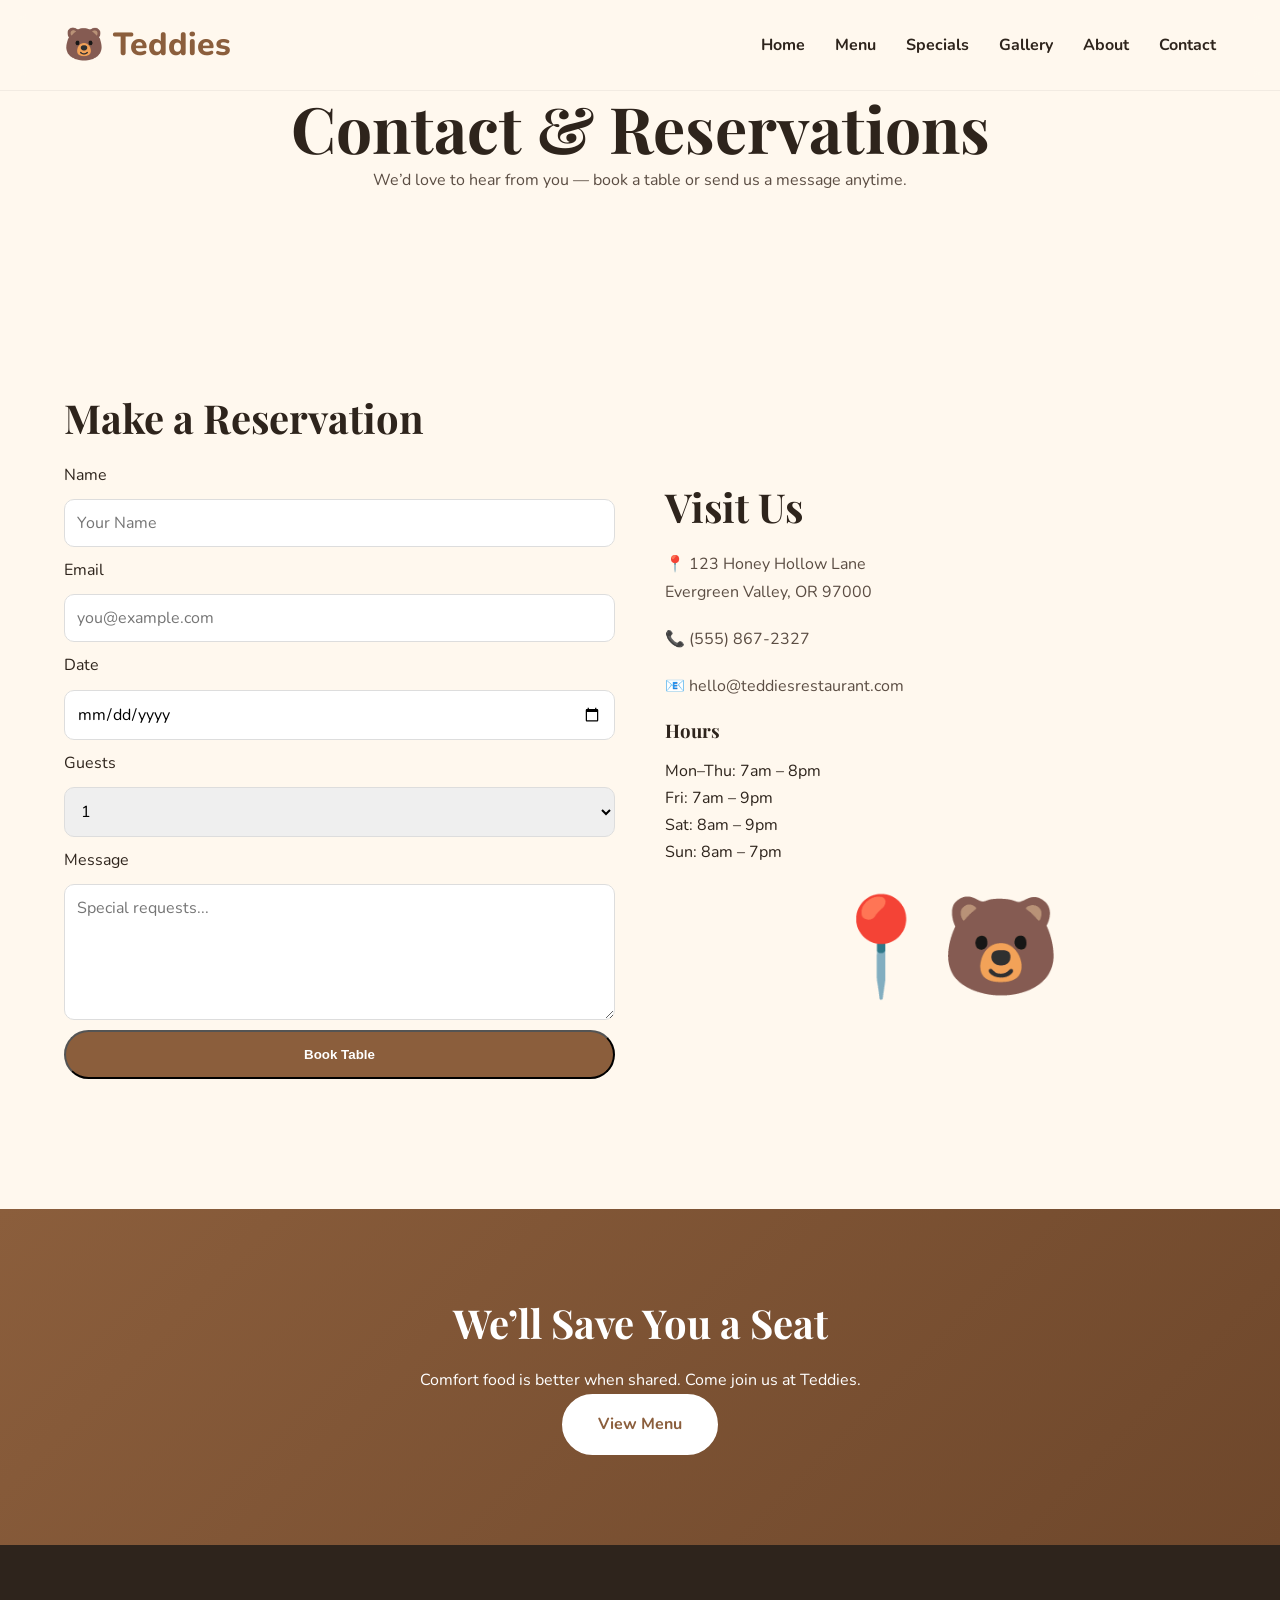
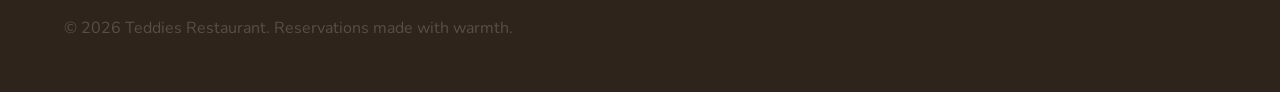
==== contact.html @ 51aa8af5 "Update contact.html" ====
<!DOCTYPE html>
<html lang="en">
<head>
    <meta name="robots" content="index, follow">
    <meta name="author" content="Teddies Restaurant">
    <meta property="og:title" content="Teddies Restaurant">
    <meta property="og:description" content="Cozy woodland family restaurant serving homemade comfort food.">
    <meta property="og:type" content="website">
    <meta name="theme-color" content="#8B5E3C">
    
    <meta charset="UTF-8">
    <meta name="viewport" content="width=device-width, initial-scale=1.0">

    <title>Contact Teddies | Reservations & Inquiries</title>

    <meta name="description" content="Contact Teddies Restaurant to make reservations, ask questions, or plan your visit to our cozy woodland lodge.">

    <link rel="stylesheet" href="css/style.css">

    <link href="https://fonts.googleapis.com/css2?family=Nunito:wght@300;400;600;700;800&family=Playfair+Display:wght@600;700&display=swap" rel="stylesheet">
</head>

<body>

<header>

<nav class="navbar">

<div class="container">

<a href="index.html" class="logo">🐻 Teddies</a>

<ul class="nav-links">

<li><a href="index.html">Home</a></li>
<li><a href="menu.html">Menu</a></li>
<li><a href="specials.html">Specials</a></li>
<li><a href="gallery.html">Gallery</a></li>
<li><a href="about.html">About</a></li>
<li><a href="contact.html">Contact</a></li>

</ul>

<button class="mobile-menu-btn">☰</button>

</div>

</nav>

</header>

<main>

<!-- HERO -->
<section class="section" style="text-align:center;">

<div class="container">

<h1>Contact & Reservations</h1>

<p>
We’d love to hear from you — book a table or send us a message anytime.
</p>

</div>

</section>

<!-- CONTACT LAYOUT -->
<section class="section">

<div class="container">

<div class="split">

<!-- FORM -->
<div>

<h2>Make a Reservation</h2>

<form id="contactForm">

<label>Name</label>
<input type="text" id="name" placeholder="Your Name" required>

<label>Email</label>
<input type="email" id="email" placeholder="you@example.com" required>

<label>Date</label>
<input type="date" id="date" required>

<label>Guests</label>
<select id="guests">
    <option>1</option>
    <option>2</option>
    <option>3</option>
    <option>4</option>
    <option>5+</option>
</select>

<label>Message</label>
<textarea id="message" rows="5" placeholder="Special requests..."></textarea>

<button type="submit" class="btn btn-primary">Book Table</button>

<p id="formMessage"></p>

</form>

</div>

<!-- INFO -->
<div>

<h2>Visit Us</h2>

<p>
📍 123 Honey Hollow Lane<br>
Evergreen Valley, OR 97000
</p>

<p>
📞 (555) 867-2327
</p>

<p>
📧 hello@teddiesrestaurant.com
</p>

<h3>Hours</h3>

<ul>
<li>Mon–Thu: 7am – 8pm</li>
<li>Fri: 7am – 9pm</li>
<li>Sat: 8am – 9pm</li>
<li>Sun: 8am – 7pm</li>
</ul>

<div class="special-image">
📍🐻
</div>

</div>

</div>

</div>

</section>

<!-- CTA -->
<section class="section cta">

<div class="container">

<h2>We’ll Save You a Seat</h2>

<p>
Comfort food is better when shared. Come join us at Teddies.
</p>

<a href="menu.html" class="btn btn-secondary">View Menu</a>

</div>

</section>

</main>

<footer>

<div class="container">

<p>© 2026 Teddies Restaurant. Reservations made with warmth.</p>

</div>

</footer>

<script src="js/script.js"></script>

</body>
</html>
---- css/style.css ----
/* ==========================================================
   TEDDIES RESTAURANT
   Main Stylesheet
   Part 1
========================================================== */

/* ---------- CSS VARIABLES ---------- */

:root{

    --primary:#8B5E3C;
    --primary-dark:#6E472B;
    --accent:#D8A55A;
    --cream:#FFF8EE;
    --light:#FCFCFC;
    --dark:#2E241C;
    --forest:#49684B;

    --shadow:0 10px 30px rgba(0,0,0,.12);
    --radius:18px;

    --transition:.3s ease;

    --max-width:1200px;

}

/* ---------- RESET ---------- */

*{
    margin:0;
    padding:0;
    box-sizing:border-box;
}

html{
    scroll-behavior:smooth;
}

body{

    font-family:"Nunito",sans-serif;

    color:var(--dark);

    background:var(--cream);

    line-height:1.7;

}

img{
    max-width:100%;
    display:block;
}

a{
    color:inherit;
    text-decoration:none;
}

ul{
    list-style:none;
}

/* ---------- UTILITIES ---------- */

.container{

    width:min(90%,var(--max-width));

    margin:auto;

}

.section{

    padding:90px 0;

}

h1,h2,h3{

    font-family:"Playfair Display",serif;

    line-height:1.2;

}

h1{

    font-size:4rem;

}

h2{

    font-size:2.5rem;

    margin-bottom:20px;

}

h3{

    margin-bottom:15px;

}

p{

    color:#5b4d43;

    margin-bottom:20px;

}

/* ---------- BUTTONS ---------- */

.btn{

display:inline-block;

padding:15px 34px;

border-radius:999px;

font-weight:700;

transition:var(--transition);

cursor:pointer;

}

.btn-primary{

background:var(--primary);

color:white;

}

.btn-primary:hover{

background:var(--primary-dark);

transform:translateY(-3px);

box-shadow:var(--shadow);

}

.btn-secondary{

background:white;

color:var(--primary);

border:2px solid white;

}

.btn-secondary:hover{

background:transparent;

color:white;

}

/* ---------- SKIP LINK ---------- */

.skip-link{

position:absolute;

left:-9999px;

top:0;

background:white;

padding:10px;

}

.skip-link:focus{

left:20px;

top:20px;

z-index:999;

}

/* ==========================================================
   NAVBAR
========================================================== */

.navbar{

position:fixed;

top:0;

width:100%;

z-index:999;

backdrop-filter:blur(12px);

background:rgba(255,248,238,.85);

border-bottom:1px solid rgba(0,0,0,.05);

}

.navbar .container{

display:flex;

justify-content:space-between;

align-items:center;

padding:18px 0;

}

.logo{

font-size:2rem;

font-weight:800;

color:var(--primary);

}

.nav-links{

display:flex;

gap:30px;

align-items:center;

}

.nav-links a{

font-weight:700;

transition:var(--transition);

position:relative;

}

.nav-links a::after{

content:"";

position:absolute;

bottom:-6px;

left:0;

height:2px;

width:0;

background:var(--accent);

transition:.3s;

}

.nav-links a:hover::after{

width:100%;

}

.mobile-menu-btn{

display:none;

font-size:2rem;

border:none;

background:none;

cursor:pointer;

color:var(--primary);

}

/* ==========================================================
   HERO
========================================================== */

.hero{

height:100vh;

display:flex;

justify-content:center;

align-items:center;

position:relative;

overflow:hidden;

background:

linear-gradient(rgba(40,30,20,.55),
rgba(40,30,20,.55)),

url("../images/hero.jpg");

background-size:cover;

background-position:center;

}

.hero-overlay{

position:absolute;

inset:0;

background:

radial-gradient(circle at top,
rgba(255,255,255,.12),
transparent 60%);

}

.hero-content{

position:relative;

z-index:2;

text-align:center;

max-width:750px;

padding:30px;

color:white;

}

.hero-content h1{

margin-bottom:20px;

font-size:4.5rem;

}

.hero-content p{

color:white;

font-size:1.2rem;

margin-bottom:40px;

}

.hero-buttons{

display:flex;

justify-content:center;

gap:20px;

flex-wrap:wrap;

}

/* ==========================================================
   INTRO
========================================================== */

.intro{

text-align:center;

}

.intro p{

max-width:800px;

margin:auto;

font-size:1.1rem;

}

/* ==========================================================
   FEATURED MENU
========================================================== */

.featured{

background:white;

}

.card-grid{

display:grid;

grid-template-columns:

repeat(auto-fit,minmax(280px,1fr));

gap:35px;

margin-top:50px;

}

.card{

background:white;

padding:35px;

border-radius:var(--radius);

box-shadow:var(--shadow);

transition:var(--transition);

text-align:center;

}

.card:hover{

transform:translateY(-10px);

}

.card-image{

font-size:4rem;

margin-bottom:25px;

}

.card h3{

color:var(--primary);

margin-bottom:15px;

}

/* ==========================================================
   SPECIAL PREVIEW SECTION
========================================================== */

.special-preview{
    background:linear-gradient(135deg,#fff, #fff7ec);
}

.split{
    display:grid;
    grid-template-columns:1fr 1fr;
    gap:50px;
    align-items:center;
}

.special-image{
    font-size:6rem;
    text-align:center;
}

/* ==========================================================
   STORY SECTION
========================================================== */

.story{
    background:white;
    text-align:center;
}

.story p{
    max-width:850px;
    margin:auto;
    font-size:1.1rem;
}

.text-link{
    color:var(--primary);
    font-weight:700;
    display:inline-block;
    margin-top:10px;
}

.text-link:hover{
    text-decoration:underline;
}

/* ==========================================================
   TESTIMONIALS
========================================================== */

.testimonials{
    background:var(--cream);
}

.testimonial-grid{
    display:grid;
    grid-template-columns:repeat(auto-fit,minmax(260px,1fr));
    gap:30px;
    margin-top:50px;
}

.testimonial{
    background:white;
    padding:30px;
    border-radius:var(--radius);
    box-shadow:var(--shadow);
    transition:var(--transition);
}

.testimonial:hover{
    transform:translateY(-5px);
}

.testimonial p{
    font-style:italic;
}

/* ==========================================================
   HOURS SECTION
========================================================== */

.hours{
    background:white;
}

.hours-grid{
    display:grid;
    grid-template-columns:repeat(auto-fit,minmax(250px,1fr));
    gap:40px;
    margin-top:40px;
}

.hours ul li{
    margin-bottom:10px;
}

/* ==========================================================
   CTA SECTION
========================================================== */

.cta{
    background:linear-gradient(135deg,var(--primary),var(--primary-dark));
    color:white;
    text-align:center;
}

.cta p{
    color:white;
    max-width:700px;
    margin:auto;
}

/* ==========================================================
   FOOTER
========================================================== */

footer{
    background:var(--dark);
    color:white;
    padding:70px 0 30px;
}

.footer-grid{
    display:grid;
    grid-template-columns:repeat(auto-fit,minmax(200px,1fr));
    gap:40px;
}

footer h3{
    color:var(--accent);
    margin-bottom:15px;
}

footer ul li{
    margin-bottom:10px;
}

footer a:hover{
    color:var(--accent);
}

.copyright{
    text-align:center;
    margin-top:50px;
    opacity:.7;
}

/* ==========================================================
   ANIMATIONS
========================================================== */

@keyframes fadeUp{
    from{
        opacity:0;
        transform:translateY(20px);
    }
    to{
        opacity:1;
        transform:translateY(0);
    }
}

.hero-content,
.section{
    animation:fadeUp .8s ease both;
}

/* ==========================================================
   MOBILE RESPONSIVE
========================================================== */

@media (max-width: 900px){

    h1{
        font-size:3rem;
    }

    .hero-content h1{
        font-size:3rem;
    }

    .split{
        grid-template-columns:1fr;
        text-align:center;
    }

    .nav-links{
        display:none;
        position:absolute;
        top:70px;
        right:20px;
        background:white;
        flex-direction:column;
        padding:20px;
        box-shadow:var(--shadow);
        border-radius:12px;
    }

    .nav-links.active{
        display:flex;
    }

    .mobile-menu-btn{
        display:block;
    }
}

/* ==========================================================
   MENU PAGE
========================================================== */

.menu-filters{
    display:flex;
    gap:15px;
    flex-wrap:wrap;
    margin:30px 0;
    justify-content:center;
}

.menu-grid{
    display:grid;
    grid-template-columns:repeat(auto-fit,minmax(260px,1fr));
    gap:25px;
}

.menu-item{
    background:white;
    padding:25px;
    border-radius:var(--radius);
    box-shadow:var(--shadow);
    transition:var(--transition);
}

.menu-item:hover{
    transform:translateY(-5px);
}

.menu-item h3{
    color:var(--primary);
    margin-bottom:10px;
}

.menu-item span{
    display:inline-block;
    margin-top:10px;
    font-weight:800;
    color:var(--forest);
}

/* ==========================================================
   SPECIALS PAGE
========================================================== */

.special-image{
    font-size:6rem;
    text-align:center;
}

.cta{
    text-align:center;
}

/* ==========================================================
   ABOUT PAGE
========================================================== */

.split{
    display:grid;
    grid-template-columns:1fr 1fr;
    gap:50px;
    align-items:center;
}

@media (max-width:900px){
    .split{
        grid-template-columns:1fr;
        text-align:center;
    }
}

/* ==========================================================
   CONTACT PAGE
========================================================== */

form{
    display:flex;
    flex-direction:column;
    gap:10px;
    margin-top:20px;
}

input, textarea, select{
    padding:12px;
    border-radius:10px;
    border:1px solid #ddd;
    font-family:inherit;
    font-size:1rem;
    outline:none;
}

input:focus, textarea:focus, select:focus{
    border-color:var(--primary);
    box-shadow:0 0 0 3px rgba(139,94,60,.15);
}

#formMessage{
    margin-top:10px;
    font-weight:600;
    color:var(--forest);
}

/* ==========================================================
   GALLERY PAGE
========================================================== */

.gallery-grid{
    display:grid;
    grid-template-columns:repeat(auto-fit,minmax(220px,1fr));
    gap:15px;
}

.gallery-item{
    overflow:hidden;
    border-radius:15px;
    cursor:pointer;
    box-shadow:var(--shadow);
    transition:var(--transition);
}

.gallery-item img{
    width:100%;
    height:100%;
    object-fit:cover;
    display:block;
    transition:transform .4s ease;
}

.gallery-item:hover img{
    transform:scale(1.08);
}

/* LIGHTBOX */

.lightbox{
    position:fixed;
    inset:0;
    background:rgba(0,0,0,.85);
    display:none;
    justify-content:center;
    align-items:center;
    z-index:9999;
    padding:20px;
}

.lightbox img{
    max-width:90%;
    max-height:80%;
    border-radius:10px;
}

.navbar.scrolled{
    box-shadow:0 8px 20px rgba(0,0,0,0.1);
    background:rgba(255,248,238,0.95);
}

.reveal{
    opacity:0;
    transform:translateY(20px);
    transition:all .6s ease;
}

.reveal.visible{
    opacity:1;
    transform:translateY(0);
}
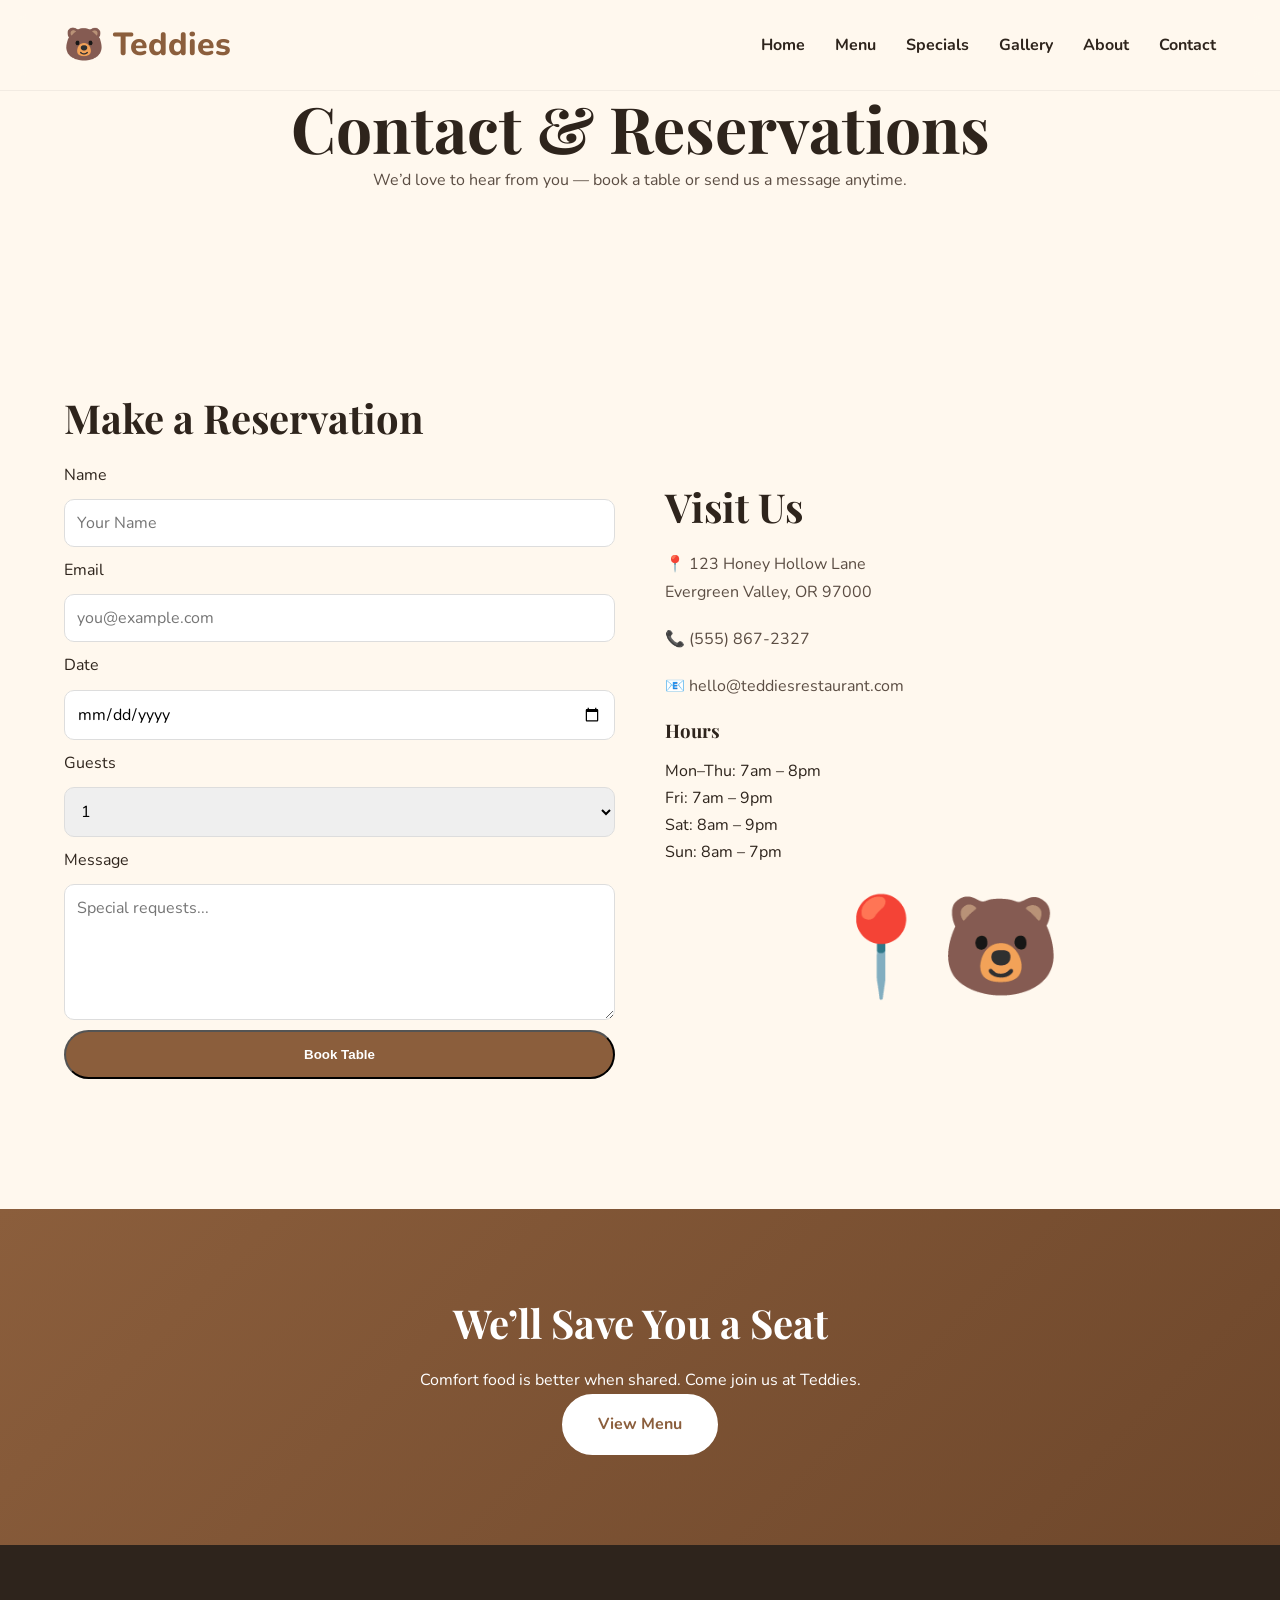
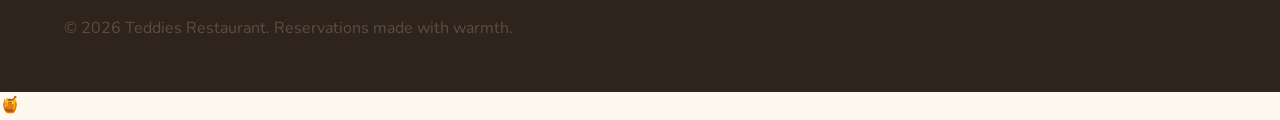
==== commit 3e200b80: "Update contact.html" ====
--- a/contact.html
+++ b/contact.html
@@ -41,8 +41,10 @@
 
 </ul>
 
-<button class="mobile-menu-btn">☰</button>
-
+<button class="mobile-menu-btn" aria-label="Toggle navigation" aria-expanded="false">
+☰
+</button>
+    
 </div>
 
 </nav>
@@ -78,35 +80,37 @@
 
 <h2>Make a Reservation</h2>
 
-<form id="contactForm">
+<form name="reservation" method="POST" data-netlify="true" action="/success.html">
+    
+    <input type="hidden" name="form-name" value="reservation">
 
-<label>Name</label>
-<input type="text" id="name" placeholder="Your Name" required>
+    <label for="name">Name</label>
+    <input type="text" id="name" name="name" placeholder="Your Name" required>
 
-<label>Email</label>
-<input type="email" id="email" placeholder="you@example.com" required>
+    <label for="email">Email</label>
+    <input type="email" id="email" name="email" placeholder="you@example.com" required>
 
-<label>Date</label>
-<input type="date" id="date" required>
+    <label for="date">Date</label>
+    <input type="date" id="date" name="date" required>
 
-<label>Guests</label>
-<select id="guests">
-    <option>1</option>
-    <option>2</option>
-    <option>3</option>
-    <option>4</option>
-    <option>5+</option>
-</select>
+    <label for="guests">Guests</label>
+    <select id="guests" name="guests">
+        <option value="1">1</option>
+        <option value="2">2</option>
+        <option value="3">3</option>
+        <option value="4">4</option>
+        <option value="5+">5+</option>
+    </select>
 
-<label>Message</label>
-<textarea id="message" rows="5" placeholder="Special requests..."></textarea>
+    <label for="message">Message</label>
+    <textarea id="message" name="message" rows="5" placeholder="Special requests..."></textarea>
 
-<button type="submit" class="btn btn-primary">Book Table</button>
+    <button type="submit" class="btn btn-primary">Book Table</button>
 
-<p id="formMessage"></p>
+    <p id="formMessage"></p>
 
 </form>
-
+    
 </div>
 
 <!-- INFO -->
@@ -178,6 +182,7 @@
 </footer>
 
 <script src="js/script.js"></script>
+<div class="custom-cursor">🍯</div>
 
 </body>
 </html>
